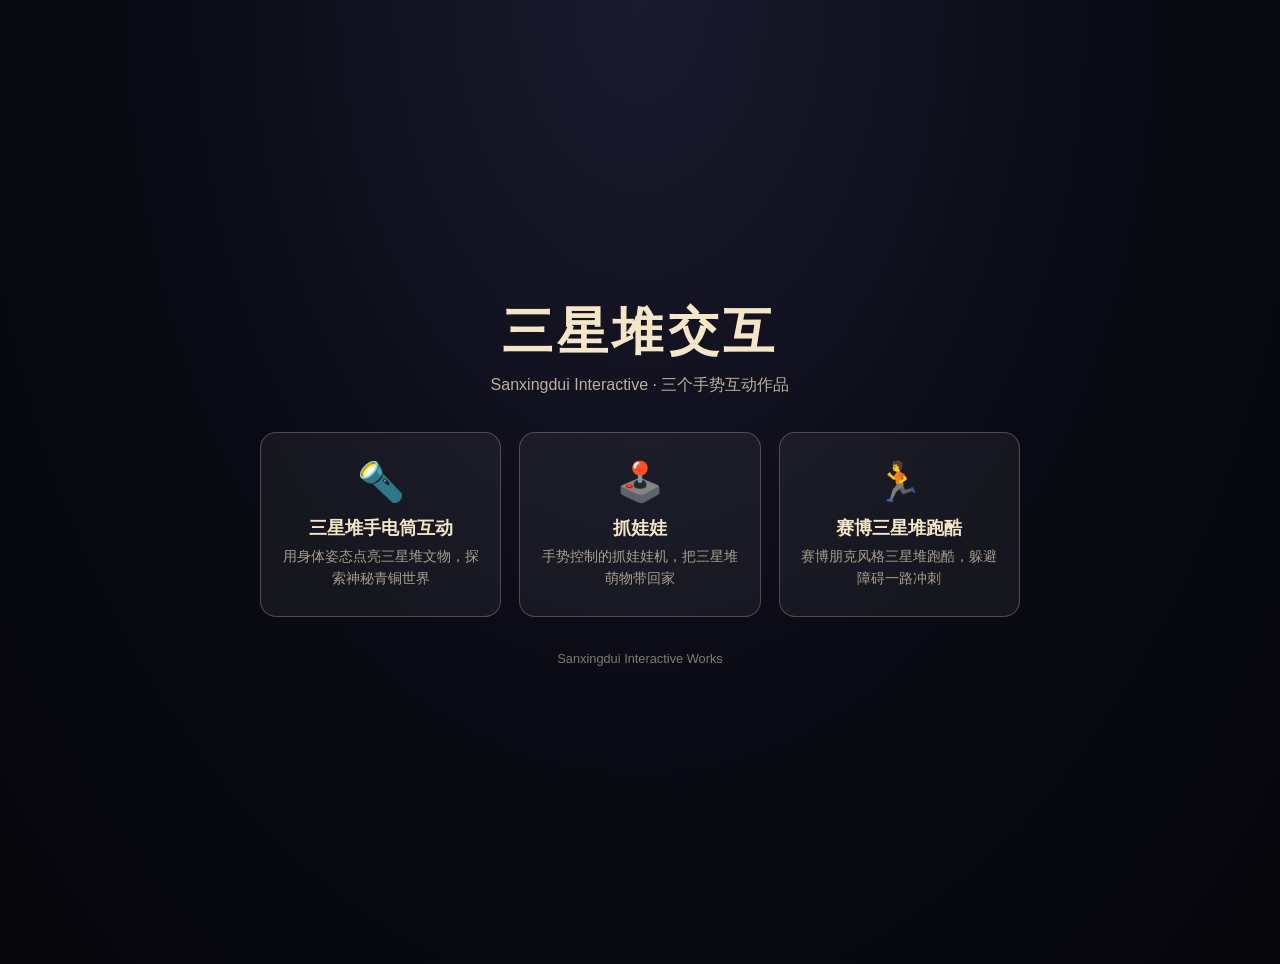
==== index.html @ e14d4c4f "change1" ====
<!doctype html>
<html lang="zh-CN">
<head>
  <meta charset="utf-8">
  <meta name="viewport" content="width=device-width, initial-scale=1">
  <title>三星堆交互 · Sanxingdui Interactive</title>
  <style>
    html, body { margin: 0; padding: 0; min-height: 100vh; }
    body {
      background: radial-gradient(ellipse at top, #1a1a2e 0%, #0a0a14 55%, #05050a 100%);
      color: #f5e6c8;
      font-family: "PingFang SC", "Microsoft YaHei", "Helvetica Neue", Arial, sans-serif;
      display: flex; align-items: center; justify-content: center;
      padding: 32px 16px;
    }
    .wrap { max-width: 760px; width: 100%; text-align: center; }
    h1 { font-size: clamp(2rem, 7vw, 3.2rem); margin: 0 0 8px; letter-spacing: 0.08em; }
    .sub { opacity: 0.75; margin: 0 0 36px; }
    .grid { display: grid; grid-template-columns: repeat(auto-fit, minmax(220px, 1fr)); gap: 18px; }
    .card {
      display: block; text-decoration: none; color: inherit;
      background: rgba(255,255,255,0.05); border: 1px solid rgba(245,230,200,0.25);
      border-radius: 16px; padding: 26px 18px; transition: transform .2s, border-color .2s, background .2s;
    }
    .card:hover { transform: translateY(-4px); border-color: rgba(245,230,200,0.6); background: rgba(255,255,255,0.09); }
    .card .icon { font-size: 2.4rem; margin-bottom: 10px; }
    .card h2 { font-size: 1.15rem; margin: 0 0 6px; }
    .card p { margin: 0; font-size: 0.85rem; opacity: 0.65; line-height: 1.6; }
    .foot { margin-top: 34px; font-size: 0.8rem; opacity: 0.5; }
  </style>
</head>
<body>
  <div class="wrap">
    <h1>三星堆交互</h1>
    <p class="sub">Sanxingdui Interactive · 三个手势互动作品</p>
    <div class="grid">
      <a class="card" href="三星堆手电筒.html" target="_blank">
        <div class="icon">🔦</div>
        <h2>三星堆手电筒互动</h2>
        <p>用身体姿态点亮三星堆文物，探索神秘青铜世界</p>
      </a>
      <a class="card" href="抓娃娃.html" target="_blank">
        <div class="icon">🕹️</div>
        <h2>抓娃娃</h2>
        <p>手势控制的抓娃娃机，把三星堆萌物带回家</p>
      </a>
      <a class="card" href="赛博三星堆跑酷.html" target="_blank">
        <div class="icon">🏃</div>
        <h2>赛博三星堆跑酷</h2>
        <p>赛博朋克风格三星堆跑酷，躲避障碍一路冲刺</p>
      </a>
    </div>
    <div class="foot">Sanxingdui Interactive Works</div>
  </div>
</body>
</html>
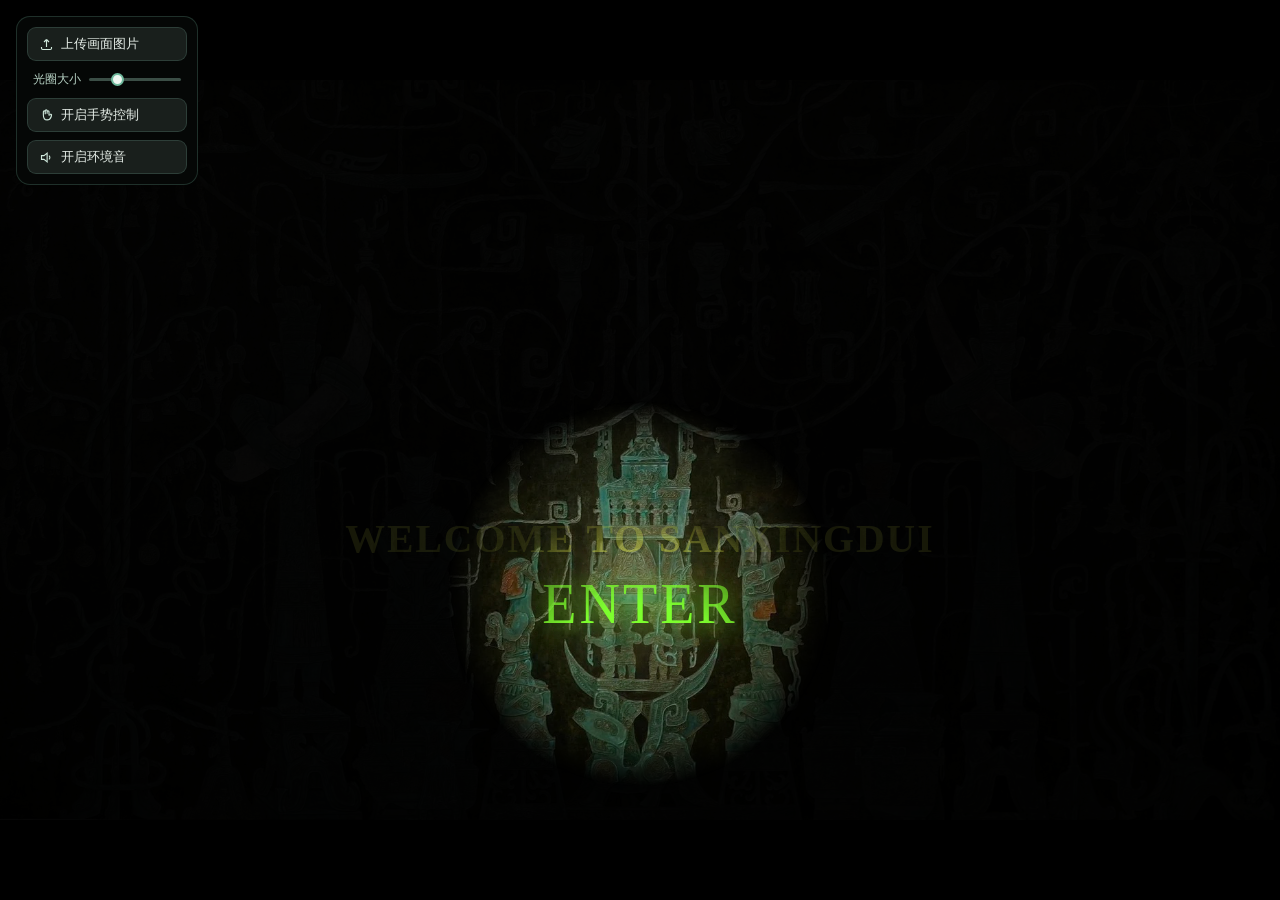
==== commit 76da3945: "change2" ====
--- a/index.html
+++ b/index.html
@@ -1,56 +1,906 @@
-<!doctype html>
+<!DOCTYPE html>
 <html lang="zh-CN">
 <head>
-  <meta charset="utf-8">
-  <meta name="viewport" content="width=device-width, initial-scale=1">
-  <title>三星堆交互 · Sanxingdui Interactive</title>
-  <style>
-    html, body { margin: 0; padding: 0; min-height: 100vh; }
-    body {
-      background: radial-gradient(ellipse at top, #1a1a2e 0%, #0a0a14 55%, #05050a 100%);
-      color: #f5e6c8;
-      font-family: "PingFang SC", "Microsoft YaHei", "Helvetica Neue", Arial, sans-serif;
-      display: flex; align-items: center; justify-content: center;
-      padding: 32px 16px;
-    }
-    .wrap { max-width: 760px; width: 100%; text-align: center; }
-    h1 { font-size: clamp(2rem, 7vw, 3.2rem); margin: 0 0 8px; letter-spacing: 0.08em; }
-    .sub { opacity: 0.75; margin: 0 0 36px; }
-    .grid { display: grid; grid-template-columns: repeat(auto-fit, minmax(220px, 1fr)); gap: 18px; }
-    .card {
-      display: block; text-decoration: none; color: inherit;
-      background: rgba(255,255,255,0.05); border: 1px solid rgba(245,230,200,0.25);
-      border-radius: 16px; padding: 26px 18px; transition: transform .2s, border-color .2s, background .2s;
-    }
-    .card:hover { transform: translateY(-4px); border-color: rgba(245,230,200,0.6); background: rgba(255,255,255,0.09); }
-    .card .icon { font-size: 2.4rem; margin-bottom: 10px; }
-    .card h2 { font-size: 1.15rem; margin: 0 0 6px; }
-    .card p { margin: 0; font-size: 0.85rem; opacity: 0.65; line-height: 1.6; }
-    .foot { margin-top: 34px; font-size: 0.8rem; opacity: 0.5; }
-  </style>
+<meta charset="UTF-8">
+<meta name="viewport" content="width=device-width, initial-scale=1.0">
+<title>三星堆 · 手电筒探秘</title>
+<link rel="icon" href="data:image/svg+xml,%3Csvg xmlns='http://www.w3.org/2000/svg' viewBox='0 0 32 32'%3E%3Crect width='32' height='32' fill='%23000'/%3E%3Ccircle cx='16' cy='16' r='9' fill='%237dff2e'/%3E%3Ccircle cx='16' cy='16' r='14' fill='none' stroke='%237dff2e' stroke-opacity='.35' stroke-width='2'/%3E%3C/svg%3E">
+<link rel="stylesheet" href="https://miaoda.feishu.cn/fonts/css2?family=Permanent+Marker&family=Gochi+Hand&family=Nanum+Myeongjo:wght@400;700;800&display=swap">
+<style>
+  @font-face {
+    font-family:'Chiller';
+    src:url('[data-uri]') format('truetype');
+    font-display:swap;
+  }
+  * { margin:0; padding:0; box-sizing:border-box; -webkit-tap-highlight-color:transparent; }
+  html, body { width:100%; height:100%; overflow:hidden; background:#000; }
+  body { font-family:'Permanent Marker','Gochi Hand','Comic Sans MS',cursive; color:#e8f0ea; user-select:none; }
+
+  #stage { position:fixed; inset:0; background:#000; overflow:hidden; --x:50vw; --y:66vh; --r:260px; }
+
+  /* ===== 壁画双层（暗层 + 光圈亮层） ===== */
+  .layer { position:absolute; inset:0; width:100%; height:100%; object-fit:contain; }
+  #imgBase { filter:brightness(0.045) saturate(0.55); }
+  #imgLit {
+    filter:brightness(1.07) saturate(1.06);
+    -webkit-mask:radial-gradient(circle var(--r) at var(--x) var(--y), #000 0%, #000 36%, rgba(0,0,0,.75) 58%, transparent 74%);
+    mask:radial-gradient(circle var(--r) at var(--x) var(--y), #000 0%, #000 36%, rgba(0,0,0,.75) 58%, transparent 74%);
+  }
+  /* 暖色手电光晕 */
+  #warmGlow {
+    position:absolute; inset:0; pointer-events:none; mix-blend-mode:screen;
+    background:radial-gradient(circle calc(var(--r) * 0.62) at var(--x) var(--y),
+      rgba(255,222,160,.20) 0%, rgba(255,205,130,.07) 45%, transparent 72%);
+  }
+
+  /* ===== 欢迎文字（暗层常显 + 亮层受光圈控制） ===== */
+  .overlay { position:absolute; inset:0; pointer-events:none; }
+  .wl { position:absolute; inset:0; display:flex; flex-direction:column; align-items:center; justify-content:center;
+        gap:10px; transform:translateY(14vh); }
+  .wl h1 { font-size:clamp(20px,3.1vw,42px); letter-spacing:2px; color:#d5e347; white-space:nowrap; }
+  .wl .enter { font-size:clamp(26px,4.4vw,56px); color:#7dff2e; letter-spacing:3px; background:none; border:none;
+        font-family:inherit; }
+  #wlLit .enter { cursor:pointer; pointer-events:auto; }
+  #wlBase h1 { color:#d5e347; opacity:.10; }
+  #wlBase .enter { color:#7dff2e; opacity:.16; animation:breathe 2.4s ease-in-out infinite; }
+  #wlLit {
+    -webkit-mask:radial-gradient(circle calc(var(--r) * 1.05) at var(--x) var(--y), #000 0%, #000 42%, transparent 76%);
+    mask:radial-gradient(circle calc(var(--r) * 1.05) at var(--x) var(--y), #000 0%, #000 42%, transparent 76%);
+  }
+  #wlLit h1 { text-shadow:0 0 18px rgba(127,255,46,.55), 2px 3px 0 rgba(0,0,0,.55); }
+  #wlLit .enter { text-shadow:0 0 26px rgba(127,255,46,.85), 0 0 60px rgba(127,255,46,.4); transition:transform .15s ease, text-shadow .15s ease; }
+  #wlLit .enter.hand-hover { transform:scale(1.2); text-shadow:0 0 42px rgba(127,255,46,1), 0 0 96px rgba(127,255,46,.65); }
+  @keyframes breathe { 0%,100%{opacity:.12} 50%{opacity:.34} }
+  #welcome.leaving { opacity:0; transition:opacity 1.1s ease; }
+  #welcome.leaving .wl { pointer-events:none; }
+
+  /* ===== 探索提示 ===== */
+  #hint { position:absolute; top:20px; left:50%; transform:translateX(-50%); font-family:'Gochi Hand',cursive;
+    font-size:14px; letter-spacing:1px; color:#9fd8c2; opacity:0; transition:opacity 1s ease;
+    background:rgba(6,12,9,.55); border:1px solid rgba(122,196,170,.2); padding:7px 16px; border-radius:20px;
+    white-space:nowrap; }
+  #hint.show { opacity:.85; }
+
+  /* ===== 控制面板 ===== */
+  #panel { position:absolute; top:16px; left:16px; display:flex; flex-direction:column; gap:8px;
+    background:rgba(7,11,9,.72); border:1px solid rgba(122,196,170,.22); border-radius:14px;
+    padding:10px; backdrop-filter:blur(10px); -webkit-backdrop-filter:blur(10px); }
+  #panel button { display:flex; align-items:center; gap:7px; font-family:'Gochi Hand',cursive;
+    font-size:13px; color:#e8f0ea; background:rgba(30,38,34,.8); border:1px solid rgba(140,200,180,.18);
+    border-radius:9px; padding:7px 11px; cursor:pointer; white-space:nowrap; text-align:left; }
+  #panel button svg { width:15px; height:15px; flex:none; fill:none; stroke:#cfe8dc; stroke-width:1.8; }
+  #panel button:hover { background:rgba(44,56,50,.9); }
+  #panel button.active { background:rgba(24,70,92,.9); border-color:rgba(110,190,220,.5); }
+  .slider-row { display:flex; align-items:center; gap:8px; padding:2px 6px; }
+  .slider-row .slabel { font-family:'Gochi Hand',cursive; font-size:12px; color:#b9d4c6; white-space:nowrap; }
+  #rangeR { -webkit-appearance:none; appearance:none; width:92px; height:3px; background:rgba(160,210,190,.35);
+    border-radius:2px; outline:none; cursor:pointer; }
+  #rangeR::-webkit-slider-thumb { -webkit-appearance:none; width:13px; height:13px; border-radius:50%;
+    background:#eef7f1; border:2px solid #6fb99d; }
+  #rangeR::-moz-range-thumb { width:11px; height:11px; border-radius:50%; background:#eef7f1; border:2px solid #6fb99d; }
+
+  /* ===== 摄像头小窗 ===== */
+  #camWrap { position:absolute; right:18px; bottom:18px; width:168px; height:126px; border-radius:12px;
+    overflow:hidden; border:1px solid rgba(122,196,170,.4); background:#050706; opacity:0;
+    transition:opacity .5s ease; box-shadow:0 6px 24px rgba(0,0,0,.6); }
+  #camWrap.show { opacity:1; }
+  #webcam { width:100%; height:100%; object-fit:cover; transform:scaleX(-1); }
+  #camTag { position:absolute; left:8px; top:7px; font-family:'Gochi Hand',cursive; font-size:11px;
+    color:#bff0d8; background:rgba(0,0,0,.5); padding:2px 8px; border-radius:10px; }
+
+  /* ===== Toast ===== */
+  #toast { position:absolute; left:50%; bottom:54px; transform:translateX(-50%) translateY(10px);
+    font-family:'Gochi Hand',cursive; font-size:14px; color:#eafff2; background:rgba(8,16,12,.9);
+    border:1px solid rgba(122,196,170,.3); border-radius:10px; padding:9px 18px; opacity:0;
+    transition:opacity .3s, transform .3s; pointer-events:none; max-width:80%; text-align:center; }
+  #toast.show { opacity:1; transform:translateX(-50%) translateY(0); }
+
+  /* ===== 文物详情页 ===== */
+  #viewDetail { position:fixed; inset:0; background:#000; opacity:0; pointer-events:none;
+    transition:opacity .7s ease; }
+  #viewDetail.show { opacity:1; pointer-events:auto; }
+  .detail-grid { width:100%; height:100%; display:flex; align-items:stretch; }
+  .detail-grid.img-right { flex-direction:row-reverse; }
+  .dimg-wrap { flex:0 0 44%; height:100%; display:flex; align-items:center; justify-content:center; }
+  #dimg { width:auto; height:auto; max-width:92%; max-height:78vh; object-fit:contain; }
+  .dcontent { flex:1 1 56%; align-self:center; padding:0 6vw 0 2vw; max-width:640px; }
+  .detail-grid.img-right .dcontent { padding:0 2vw 0 6vw; }
+  #dtitle { font-family:'Chiller','Gochi Hand',cursive; font-weight:400; color:#e9c63c;
+    font-size:clamp(22px,2.7vw,40px); line-height:1.28; margin-bottom:26px; }
+  #ddesc { font-family:'Nanum Myeongjo',Georgia,'Times New Roman',serif; font-size:clamp(14px,1.25vw,19px);
+    line-height:1.72; color:#e9e9e9; margin-bottom:28px; }
+  #detailBtn { font-family:'Gochi Hand',cursive; font-size:19px; color:#191a10;
+    background:linear-gradient(#a2913a,#7c6d1e); border:none; border-radius:24px;
+    padding:10px 40px; cursor:pointer; }
+  #detailBtn:hover { filter:brightness(1.1); }
+  #dpanel { max-height:0; overflow:hidden; transition:max-height .6s ease, margin-bottom .6s ease; }
+  #dpanel.open { max-height:280px; margin-bottom:26px; }
+  .dp-row { display:flex; gap:14px; font-family:'Gochi Hand',cursive; font-size:15px;
+    padding:7px 0; border-bottom:1px solid rgba(170,150,80,.18); }
+  .dp-row .k { color:#c9a94e; min-width:60px; }
+  .dp-row .v { color:#dcdcdc; }
+  .nav-arrow { position:absolute; top:50%; transform:translateY(-50%); background:none;
+    border:none; cursor:pointer; width:64px; height:64px; padding:0; }
+  .nav-arrow svg { width:48px; height:48px; fill:none; stroke:#fff; stroke-width:1.1; }
+  #prevBtn { left:32px; }
+  #nextBtn { right:32px; }
+  .nav-arrow:hover svg { stroke:#d4e247; }
+  #btnBack { position:absolute; top:18px; left:20px; font-family:'Gochi Hand',cursive;
+    font-size:14px; color:#cfe8dc; background:rgba(20,28,24,.6);
+    border:1px solid rgba(122,196,170,.25); border-radius:18px; padding:6px 14px;
+    cursor:pointer; display:flex; align-items:center; gap:5px; }
+  #btnBack svg { width:14px; height:14px; fill:none; stroke:#cfe8dc; stroke-width:2; }
+  #btnBack:hover { background:rgba(34,46,40,.8); }
+
+  @media (max-width:600px) {
+    #panel { padding:8px; gap:7px; top:10px; left:10px; }
+    #panel button { font-size:12px; padding:6px 9px; }
+    #rangeR { width:70px; }
+    .slider-row .slabel { font-size:11px; }
+    #camWrap { width:124px; height:94px; right:12px; bottom:12px; }
+    #hint { font-size:12px; top:14px; }
+    .wl { gap:6px; transform:translateY(16vh); }
+    .detail-grid { flex-direction:column; }
+    .detail-grid.img-right { flex-direction:column; }
+    .dimg-wrap { flex:0 0 42%; height:auto; }
+    #dimg { max-width:90%; max-height:38vh !important; }
+    .dcontent { flex:1 1 58%; padding:0 22px; max-width:none; }
+    #dtitle { font-size:20px; margin-bottom:12px; }
+    #ddesc { font-size:13px; line-height:1.6; margin-bottom:14px; }
+    #dpanel.open { max-height:200px; margin-bottom:14px; }
+    .dp-row { font-size:13px; padding:5px 0; }
+    #detailBtn { font-size:16px; padding:7px 28px; }
+    .nav-arrow { width:46px; height:46px; }
+    .nav-arrow svg { width:36px; height:36px; }
+    #prevBtn { left:8px; }
+    #nextBtn { right:8px; }
+    #btnBack { top:10px; left:10px; font-size:12px; padding:4px 10px; }
+  }
+  /* ===== 文物3D旋转展示 ===== */
+  #view3d { position:fixed; inset:0; background:#000; opacity:0; pointer-events:none;
+    transition:opacity .6s ease; z-index:50; }
+  #view3d.show { opacity:1; pointer-events:auto; }
+  #threeWrap { position:absolute; inset:0; cursor:grab; }
+  #threeWrap:active { cursor:grabbing; }
+  #btn3dBack { position:absolute; top:20px; left:22px; z-index:5; font-family:'Gochi Hand',cursive;
+    font-size:14px; color:#cfe8dc; background:rgba(20,28,24,.6);
+    border:1px solid rgba(122,196,170,.25); border-radius:18px; padding:6px 14px;
+    cursor:pointer; display:flex; align-items:center; gap:5px; }
+  #btn3dBack svg { width:14px; height:14px; fill:none; stroke:#cfe8dc; stroke-width:2; }
+  #btn3dBack:hover { background:rgba(34,46,40,.8); }
+  #t3dHead { position:absolute; top:30px; left:50%; transform:translateX(-50%);
+    text-align:center; z-index:4; width:90%; pointer-events:none; }
+  #t3dTitle { font-family:'Chiller','Gochi Hand',cursive; font-weight:400; color:#e9c63c;
+    font-size:clamp(22px,2.6vw,36px); line-height:1.2; }
+  #t3dSub { font-family:'Nanum Myeongjo',Georgia,serif; font-size:11px; letter-spacing:3px;
+    color:#8fa39a; margin-top:4px; }
+  #t3dFacts { position:absolute; left:28px; bottom:34px; z-index:4; max-width:250px;
+    font-family:'Nanum Myeongjo',Georgia,serif; }
+  #t3dFacts .tf-row { display:flex; gap:10px; font-size:13px; padding:5px 0;
+    border-bottom:1px solid rgba(170,150,80,.16); }
+  #t3dFacts .tf-row .k { color:#c9a94e; min-width:52px; }
+  #t3dFacts .tf-row .v { color:#d6d6d6; }
+  #t3dHint { position:absolute; bottom:30px; left:50%; transform:translateX(-50%);
+    display:flex; gap:26px; z-index:4; font-family:'Nanum Myeongjo',Georgia,serif;
+    font-size:13px; color:#9fb5ac; }
+  @media (max-width:600px) {
+    #t3dHead { top:24px; }
+    #t3dSub { font-size:9px; letter-spacing:2px; }
+    #t3dFacts { display:none; }
+    #t3dHint { flex-direction:column; gap:4px; bottom:18px; font-size:11px; text-align:center; }
+    #btn3dBack { top:12px; left:12px; font-size:12px; padding:4px 10px; }
+  }
+</style>
 </head>
 <body>
-  <div class="wrap">
-    <h1>三星堆交互</h1>
-    <p class="sub">Sanxingdui Interactive · 三个手势互动作品</p>
-    <div class="grid">
-      <a class="card" href="三星堆手电筒.html" target="_blank">
-        <div class="icon">🔦</div>
-        <h2>三星堆手电筒互动</h2>
-        <p>用身体姿态点亮三星堆文物，探索神秘青铜世界</p>
-      </a>
-      <a class="card" href="抓娃娃.html" target="_blank">
-        <div class="icon">🕹️</div>
-        <h2>抓娃娃</h2>
-        <p>手势控制的抓娃娃机，把三星堆萌物带回家</p>
-      </a>
-      <a class="card" href="赛博三星堆跑酷.html" target="_blank">
-        <div class="icon">🏃</div>
-        <h2>赛博三星堆跑酷</h2>
-        <p>赛博朋克风格三星堆跑酷，躲避障碍一路冲刺</p>
-      </a>
+<div id="stage">
+  <img class="layer" id="imgBase" src="[data-uri]